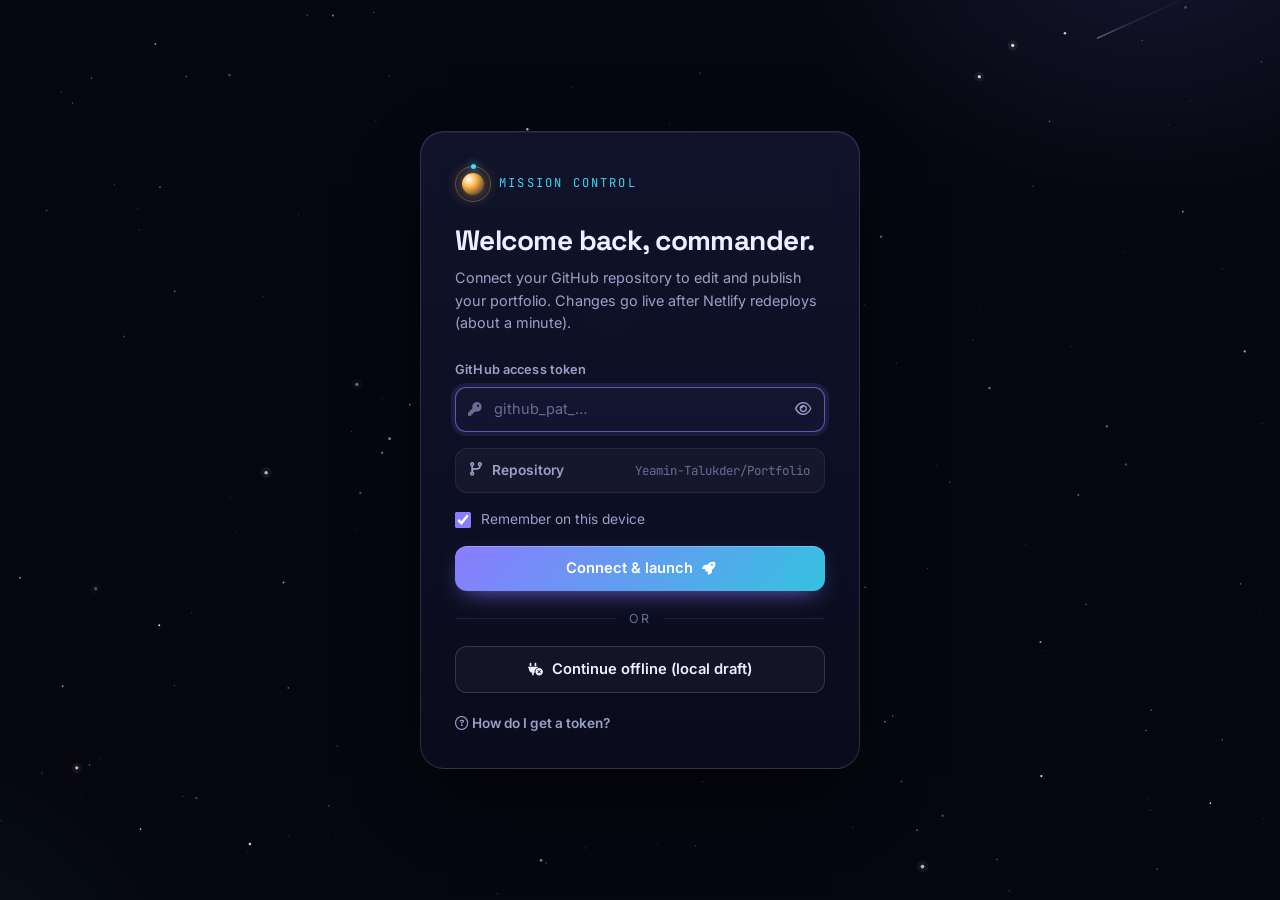
==== admin.html @ 460e1f67 "Redesign portfolio with solar system theme and add admin panel - Solar system hero (avatar as sun, o" ====
<!DOCTYPE html>
<html lang="en">
<head>
    <meta charset="UTF-8">
    <meta name="viewport" content="width=device-width, initial-scale=1.0, viewport-fit=cover">
    <meta name="robots" content="noindex, nofollow">
    <meta name="theme-color" content="#05060f">
    <title>Mission Control — Portfolio Admin</title>
    <link rel="icon" href="img/icon.png" type="image/png">
    <link rel="preconnect" href="https://fonts.googleapis.com">
    <link rel="preconnect" href="https://fonts.gstatic.com" crossorigin>
    <link href="https://fonts.googleapis.com/css2?family=Inter:wght@400;500;600;700&family=Space+Grotesk:wght@500;600;700&family=JetBrains+Mono:wght@400;500&display=swap" rel="stylesheet">
    <link href="https://cdnjs.cloudflare.com/ajax/libs/font-awesome/6.5.1/css/all.min.css" rel="stylesheet">
    <link rel="stylesheet" href="css/admin.css">
</head>
<body>
    <canvas id="starfield" class="starfield" aria-hidden="true"></canvas>
    <div class="nebula" aria-hidden="true"></div>

    <!-- ============ LOGIN ============ -->
    <main class="login" id="login" hidden>
        <div class="login-card">
            <div class="login-brand">
                <span class="brand-mark"><i></i></span>
                <span>Mission Control</span>
            </div>
            <h1>Welcome back, commander.</h1>
            <p class="login-sub">Connect your GitHub repository to edit and publish your portfolio. Changes go live after Netlify redeploys (about a minute).</p>

            <form id="loginForm" class="login-form" autocomplete="off">
                <label class="field">
                    <span class="field-label">GitHub access token</span>
                    <div class="input-wrap">
                        <i class="fas fa-key"></i>
                        <input class="input" id="lgToken" type="password" placeholder="github_pat_…" required spellcheck="false">
                        <button type="button" class="input-btn" id="lgShow" aria-label="Show token"><i class="far fa-eye"></i></button>
                    </div>
                </label>

                <details class="repo-details">
                    <summary><i class="fas fa-code-branch"></i> Repository <span id="lgRepoSummary"></span></summary>
                    <div class="grid">
                        <label class="field half"><span class="field-label">Owner</span><input class="input" id="lgOwner" required></label>
                        <label class="field half"><span class="field-label">Repository</span><input class="input" id="lgRepo" required></label>
                        <label class="field half"><span class="field-label">Branch</span><input class="input" id="lgBranch" placeholder="main"></label>
                        <label class="field half"><span class="field-label">Live site URL</span><input class="input" id="lgSite" placeholder="https://…"></label>
                    </div>
                </details>

                <label class="check"><input type="checkbox" id="lgRemember" checked><span>Remember on this device</span></label>
                <p class="form-error" id="lgError" hidden></p>
                <button class="btn btn-primary btn-block" type="submit" id="lgSubmit"><span>Connect &amp; launch</span><i class="fas fa-rocket"></i></button>
            </form>

            <div class="divider"><span>or</span></div>
            <button class="btn btn-ghost btn-block" id="lgOffline"><i class="fas fa-plug-circle-xmark"></i><span>Continue offline (local draft)</span></button>

            <details class="help">
                <summary><i class="far fa-circle-question"></i> How do I get a token?</summary>
                <ol>
                    <li>Open <a href="https://github.com/settings/personal-access-tokens/new" target="_blank" rel="noopener">GitHub → Fine-grained tokens → Generate new token</a>.</li>
                    <li>Repository access: <b>Only select repositories</b> → pick your portfolio repo.</li>
                    <li>Permissions → Repository → <b>Contents: Read and write</b>.</li>
                    <li>Generate, copy, and paste it above. The token stays in this browser only.</li>
                </ol>
            </details>
        </div>
    </main>

    <!-- ============ APP ============ -->
    <div class="app" id="app" hidden>
        <aside class="sidebar" id="sidebar">
            <div class="side-brand">
                <span class="brand-mark"><i></i></span>
                <div><strong>Mission Control</strong><small>Portfolio admin</small></div>
                <button class="icon-btn side-close" data-act="close-side" aria-label="Close menu"><i class="fas fa-xmark"></i></button>
            </div>
            <nav class="side-nav" id="sideNav"></nav>
            <div class="side-foot" id="sideFoot"></div>
        </aside>
        <div class="side-scrim" data-act="close-side"></div>

        <div class="main">
            <header class="topbar">
                <button class="icon-btn menu-btn" data-act="open-side" aria-label="Open menu"><i class="fas fa-bars"></i></button>
                <div class="topbar-title">
                    <small id="pageKicker">Admin</small>
                    <h1 id="pageTitle">Dashboard</h1>
                </div>
                <span class="status-pill" id="statusPill"><i></i><span>Up to date</span></span>
                <a class="icon-btn hide-sm" id="liveLink" href="index.html" target="_blank" rel="noopener" title="Open live site"><i class="fas fa-arrow-up-right-from-square"></i></a>
                <button class="icon-btn hide-sm" data-act="toggle-preview" title="Toggle preview"><i class="fas fa-display"></i></button>
                <button class="btn btn-primary btn-sm hide-sm" data-act="publish" id="publishBtn"><i class="fas fa-cloud-arrow-up"></i><span>Publish</span></button>
            </header>

            <div class="workspace">
                <div class="editor-scroll" id="editorScroll">
                    <div class="editor" id="editor"></div>
                </div>
                <aside class="preview" id="preview">
                    <div class="preview-bar">
                        <div class="seg" role="tablist">
                            <button class="seg-btn is-on" data-device="desktop" title="Desktop"><i class="fas fa-desktop"></i></button>
                            <button class="seg-btn" data-device="mobile" title="Phone"><i class="fas fa-mobile-screen"></i></button>
                        </div>
                        <span class="preview-label"><span class="live-dot"></span>Live preview</span>
                        <button class="icon-btn sm" data-act="reload-preview" title="Reload preview"><i class="fas fa-rotate-right"></i></button>
                        <button class="icon-btn sm" data-act="toggle-preview" title="Close preview"><i class="fas fa-xmark"></i></button>
                    </div>
                    <div class="preview-stage" id="previewStage">
                        <div class="preview-frame" id="previewFrame">
                            <iframe id="previewIframe" title="Live preview" src="about:blank"></iframe>
                        </div>
                    </div>
                </aside>
            </div>
        </div>

        <!-- Mobile action bar -->
        <nav class="mbar">
            <button class="mbar-btn" data-act="open-side"><i class="fas fa-layer-group"></i><span>Pages</span></button>
            <button class="mbar-btn" data-act="toggle-preview"><i class="fas fa-eye"></i><span>Preview</span></button>
            <button class="mbar-btn mbar-primary" data-act="publish"><i class="fas fa-cloud-arrow-up"></i><span>Publish</span></button>
        </nav>
    </div>

    <!-- Boot loader -->
    <div class="boot" id="boot"><div class="spinner"></div><p id="bootText">Connecting…</p></div>

    <!-- Modal root -->
    <div class="modal" id="modal" aria-hidden="true">
        <div class="modal-scrim" data-modal-close></div>
        <div class="modal-card" role="dialog" aria-modal="true" id="modalCard"></div>
    </div>

    <input type="file" id="importFile" accept="application/json,.json" hidden>
    <div class="toasts" id="toasts" aria-live="polite"></div>

    <script src="data/content.js"></script>
    <script src="js/starfield.js"></script>
    <script src="js/icons.js"></script>
    <script src="js/admin.js"></script>
</body>
</html>
---- css/admin.css ----
/* =========================================================
   MISSION CONTROL — admin panel styles
========================================================= */
:root {
    --bg: #05060f;
    --panel: #0b0d1f;
    --panel-2: #10132a;
    --surface: rgba(255, 255, 255, 0.035);
    --surface-2: rgba(255, 255, 255, 0.06);
    --border: rgba(255, 255, 255, 0.08);
    --border-2: rgba(255, 255, 255, 0.14);
    --text: #eef0ff;
    --muted: #9ba1c6;
    --dim: #686d93;
    --accent: #8b7bff;
    --accent-rgb: 139, 123, 255;
    --accent-2: #38d6f5;
    --accent-2-rgb: 56, 214, 245;
    --sun: #ffb547;
    --sun-rgb: 255, 181, 71;
    --ok: #4ade80;
    --warn: #fbbf24;
    --danger: #f87171;
    --f-body: "Inter", system-ui, -apple-system, "Segoe UI", sans-serif;
    --f-head: "Space Grotesk", "Inter", sans-serif;
    --f-mono: "JetBrains Mono", ui-monospace, monospace;
    --ease: cubic-bezier(0.2, 0.7, 0.2, 1);
    --spring: cubic-bezier(0.34, 1.56, 0.64, 1);
    --side-w: 264px;
    --safe-b: env(safe-area-inset-bottom, 0px);
}

*, *::before, *::after { margin: 0; padding: 0; box-sizing: border-box; }
html, body { height: 100%; }
body {
    background: var(--bg); color: var(--text); font-family: var(--f-body); font-size: 14.5px; line-height: 1.55;
    -webkit-font-smoothing: antialiased; -webkit-tap-highlight-color: transparent; overflow: hidden;
}
a { color: var(--accent-2); text-decoration: none; }
a:hover { text-decoration: underline; }
button { font: inherit; color: inherit; background: none; border: 0; cursor: pointer; }
button:disabled { cursor: not-allowed; opacity: 0.45; }
input, textarea, select { font: inherit; color: inherit; }
code { font-family: var(--f-mono); font-size: 0.86em; padding: 1px 6px; border-radius: 6px; background: var(--surface-2); color: var(--accent-2); }
:focus-visible { outline: 2px solid var(--accent-2); outline-offset: 2px; border-radius: 8px; }
[hidden] { display: none !important; }
::selection { background: rgba(var(--accent-rgb), 0.35); }
* { scrollbar-width: thin; scrollbar-color: rgba(255, 255, 255, 0.12) transparent; }
::-webkit-scrollbar { width: 10px; height: 10px; }
::-webkit-scrollbar-thumb { background: rgba(255, 255, 255, 0.1); border-radius: 10px; border: 3px solid transparent; background-clip: padding-box; }

.starfield { position: fixed; inset: 0; z-index: -2; pointer-events: none; }
.nebula {
    position: fixed; inset: 0; z-index: -3;
    background:
        radial-gradient(50vmax 40vmax at 90% -10%, rgba(var(--accent-rgb), 0.14), transparent 60%),
        radial-gradient(45vmax 35vmax at -10% 110%, rgba(var(--accent-2-rgb), 0.08), transparent 60%),
        var(--bg);
}
.muted { color: var(--muted); }
.pad { padding: 20px; text-align: center; }

/* ---------- brand mark ---------- */
.brand-mark {
    position: relative; display: inline-block; width: 22px; height: 22px; border-radius: 50%; flex-shrink: 0;
    background: radial-gradient(circle at 32% 30%, #fff, var(--sun) 35%, rgba(var(--sun-rgb), 0.4) 75%);
    box-shadow: 0 0 16px rgba(var(--sun-rgb), 0.6); margin: 7px;
}
.brand-mark::after { content: ""; position: absolute; inset: -7px; border-radius: 50%; border: 1px solid rgba(255, 255, 255, 0.22); }
.brand-mark i { position: absolute; inset: -7px; animation: spin 6s linear infinite; }
.brand-mark i::after { content: ""; position: absolute; top: -2px; left: 50%; width: 5px; height: 5px; margin-left: -2.5px; border-radius: 50%; background: var(--accent-2); box-shadow: 0 0 8px var(--accent-2); }

/* ---------- buttons ---------- */
.btn {
    position: relative; display: inline-flex; align-items: center; justify-content: center; gap: 9px;
    padding: 11px 20px; border-radius: 12px; font-weight: 600; font-size: 0.92rem; white-space: nowrap;
    transition: transform 0.2s var(--ease), background 0.2s, border-color 0.2s, box-shadow 0.25s, opacity 0.2s;
}
.btn:active:not(:disabled) { transform: scale(0.97); }
.btn i { font-size: 0.9em; }
.btn-primary {
    color: #fff; background: linear-gradient(135deg, var(--accent), rgba(var(--accent-2-rgb), 0.9));
    box-shadow: 0 8px 24px -10px rgba(var(--accent-rgb), 0.9), inset 0 1px 0 rgba(255, 255, 255, 0.22);
}
.btn-primary:hover:not(:disabled) { box-shadow: 0 12px 30px -10px rgba(var(--accent-rgb), 1), inset 0 1px 0 rgba(255, 255, 255, 0.22); transform: translateY(-1px); }
.btn-ghost { background: var(--surface); border: 1px solid var(--border-2); color: var(--text); }
.btn-ghost:hover:not(:disabled) { background: rgba(var(--accent-rgb), 0.1); border-color: rgba(var(--accent-rgb), 0.45); }
.btn-danger { color: #fff; background: rgba(248, 113, 113, 0.18); border: 1px solid rgba(248, 113, 113, 0.5); }
.btn-danger:hover { background: rgba(248, 113, 113, 0.32); }
.btn-sm { padding: 8px 14px; font-size: 0.84rem; border-radius: 10px; }
.btn-block { width: 100%; }
.btn.is-busy { color: transparent !important; pointer-events: none; }
.btn.is-busy::after {
    content: ""; position: absolute; width: 16px; height: 16px; border-radius: 50%;
    border: 2px solid rgba(255, 255, 255, 0.3); border-top-color: #fff; animation: spin 0.7s linear infinite;
}
.btn.has-changes::before {
    content: ""; position: absolute; top: -3px; right: -3px; width: 10px; height: 10px; border-radius: 50%;
    background: var(--sun); box-shadow: 0 0 0 3px var(--panel), 0 0 10px var(--sun); animation: pulse 1.8s ease-in-out infinite;
}

.icon-btn {
    display: inline-grid; place-items: center; width: 38px; height: 38px; border-radius: 11px; flex-shrink: 0;
    color: var(--muted); background: var(--surface); border: 1px solid var(--border);
    transition: color 0.2s, background 0.2s, border-color 0.2s, transform 0.2s;
}
.icon-btn:hover:not(:disabled) { color: #fff; background: var(--surface-2); border-color: var(--border-2); }
.icon-btn:active:not(:disabled) { transform: scale(0.92); }
.icon-btn.sm { width: 32px; height: 32px; border-radius: 9px; font-size: 0.85rem; }
.icon-btn.xs { width: 28px; height: 28px; border-radius: 8px; font-size: 0.75rem; }
.icon-btn.danger:hover:not(:disabled) { color: var(--danger); border-color: rgba(248, 113, 113, 0.45); background: rgba(248, 113, 113, 0.1); }
.link { color: var(--accent-2); font-size: 0.82rem; font-weight: 600; margin-left: auto; }
.link:hover { text-decoration: underline; }

/* ---------- form controls ---------- */
.grid { display: grid; grid-template-columns: 1fr 1fr; gap: 16px; }
.grid > * { grid-column: 1 / -1; min-width: 0; }
.grid > .half { grid-column: span 1; }
.field { display: flex; flex-direction: column; gap: 7px; min-width: 0; }
.field-label { font-size: 0.8rem; font-weight: 600; color: var(--muted); letter-spacing: 0.01em; }
.hint { font-size: 0.76rem; color: var(--dim); }
.input {
    width: 100%; padding: 10px 13px; border-radius: 11px; outline: none;
    background: rgba(255, 255, 255, 0.035); border: 1px solid var(--border); color: var(--text);
    transition: border-color 0.2s, box-shadow 0.2s, background 0.2s;
}
.input::placeholder { color: var(--dim); }
.input:hover { border-color: var(--border-2); }
.input:focus { border-color: rgba(var(--accent-rgb), 0.65); background: rgba(var(--accent-rgb), 0.05); box-shadow: 0 0 0 4px rgba(var(--accent-rgb), 0.12); }
textarea.input { resize: vertical; min-height: 72px; line-height: 1.55; }
.input.mono { font-family: var(--f-mono); font-size: 0.84rem; }
.input.sm { padding: 7px 11px; font-size: 0.8rem; }
.select-wrap { position: relative; }
.select-wrap select { appearance: none; -webkit-appearance: none; padding-right: 36px; cursor: pointer; }
.select-wrap select option { background: var(--panel-2); }
.select-wrap i { position: absolute; right: 13px; top: 50%; translate: 0 -50%; font-size: 0.7rem; color: var(--dim); pointer-events: none; }
.input-wrap { position: relative; display: flex; align-items: center; }
.input-wrap > i { position: absolute; left: 13px; color: var(--dim); font-size: 0.85rem; pointer-events: none; }
.input-wrap .input { padding-left: 38px; }
.input-wrap .input-btn { position: absolute; right: 6px; }
.input-btn { display: grid; place-items: center; width: 32px; height: 32px; border-radius: 8px; color: var(--muted); flex-shrink: 0; transition: color 0.2s, background 0.2s; }
.input-btn:hover { color: #fff; background: var(--surface-2); }

.toggle-row {
    display: flex; align-items: center; justify-content: space-between; gap: 14px; padding: 12px 14px; border-radius: 12px;
    background: var(--surface); border: 1px solid var(--border); cursor: pointer; transition: border-color 0.2s;
}
.toggle-row:hover { border-color: var(--border-2); }
.toggle-text { display: flex; flex-direction: column; min-width: 0; }
.toggle-text b { font-weight: 600; font-size: 0.88rem; }
.toggle-text small { font-size: 0.76rem; color: var(--dim); }
.switch {
    appearance: none; -webkit-appearance: none; position: relative; width: 42px; height: 24px; border-radius: 99px; flex-shrink: 0; cursor: pointer;
    background: rgba(255, 255, 255, 0.12); transition: background 0.25s;
}
.switch::after {
    content: ""; position: absolute; top: 3px; left: 3px; width: 18px; height: 18px; border-radius: 50%; background: #fff;
    box-shadow: 0 2px 6px rgba(0, 0, 0, 0.4); transition: transform 0.3s var(--spring);
}
.switch:checked { background: linear-gradient(135deg, var(--accent), var(--accent-2)); }
.switch:checked::after { transform: translateX(18px); }

.check { display: inline-flex; align-items: center; gap: 10px; font-size: 0.86rem; color: var(--muted); cursor: pointer; }
.check input { width: 16px; height: 16px; accent-color: var(--accent); }

.color-input { display: flex; gap: 8px; }
.color-input input[type="color"] {
    width: 44px; height: 42px; flex-shrink: 0; padding: 4px; border-radius: 11px; cursor: pointer;
    background: var(--surface); border: 1px solid var(--border);
}
.color-input input[type="color"]::-webkit-color-swatch-wrapper { padding: 0; }
.color-input input[type="color"]::-webkit-color-swatch { border: 0; border-radius: 7px; }
.color-input input[type="color"]::-moz-color-swatch { border: 0; border-radius: 7px; }

.icon-input { display: flex; align-items: center; gap: 8px; }
.icon-preview {
    display: grid; place-items: center; width: 42px; height: 42px; border-radius: 11px; flex-shrink: 0; font-size: 1.05rem; color: #fff;
    background: radial-gradient(circle at 30% 28%, rgba(255, 255, 255, 0.25), rgba(var(--accent-rgb), 0.45) 50%, rgba(var(--accent-rgb), 0.15));
    border: 1px solid rgba(var(--accent-rgb), 0.35); transition: transform 0.25s var(--spring);
}
.icon-preview:hover { transform: scale(1.06); }

.media-row { display: flex; align-items: center; gap: 14px; padding: 12px; border-radius: 14px; background: var(--surface); border: 1px solid var(--border); }
.media-thumb {
    display: grid; place-items: center; width: 60px; height: 60px; border-radius: 50%; flex-shrink: 0; overflow: hidden;
    background: var(--panel-2); color: var(--dim); font-size: 1.3rem;
    box-shadow: 0 0 0 2px rgba(var(--sun-rgb), 0.45), 0 0 18px rgba(var(--sun-rgb), 0.25);
}
.media-thumb.file { border-radius: 14px; box-shadow: none; border: 1px solid var(--border); color: var(--accent-2); }
.media-thumb img { width: 100%; height: 100%; object-fit: cover; }
.media-info { flex: 1; min-width: 0; display: flex; flex-direction: column; }
.media-info b { font-size: 0.88rem; overflow: hidden; text-overflow: ellipsis; white-space: nowrap; }
.media-info small { font-size: 0.76rem; color: var(--dim); overflow: hidden; text-overflow: ellipsis; white-space: nowrap; }
.media-actions { display: flex; gap: 8px; align-items: center; }
.media-actions label.btn { cursor: pointer; }

.chips-input {
    display: flex; flex-wrap: wrap; align-items: center; gap: 6px; padding: 7px; min-height: 44px; border-radius: 11px; cursor: text;
    background: rgba(255, 255, 255, 0.035); border: 1px solid var(--border); transition: border-color 0.2s, box-shadow 0.2s;
}
.chips-input:focus-within { border-color: rgba(var(--accent-rgb), 0.65); box-shadow: 0 0 0 4px rgba(var(--accent-rgb), 0.12); }
.chip-tag {
    display: inline-flex; align-items: center; gap: 6px; padding: 4px 6px 4px 11px; border-radius: 8px; font-size: 0.82rem; font-weight: 500;
    background: rgba(var(--accent-rgb), 0.14); border: 1px solid rgba(var(--accent-rgb), 0.3); animation: pop 0.25s var(--spring);
}
.chip-tag button { display: grid; place-items: center; width: 18px; height: 18px; border-radius: 5px; font-size: 0.65rem; color: var(--muted); }
.chip-tag button:hover { color: #fff; background: rgba(255, 255, 255, 0.12); }
.chip-tag.accent { padding-right: 11px; background: rgba(var(--sun-rgb), 0.12); border-color: rgba(var(--sun-rgb), 0.35); }
.change-list .chip-tag { padding-right: 11px; }
.chip-entry { flex: 1; min-width: 120px; border: 0; outline: none; background: none; padding: 4px 6px; }
.chip-entry::placeholder { color: var(--dim); }

/* =========================================================
   LOGIN
========================================================= */
.login { position: fixed; inset: 0; overflow-y: auto; display: grid; place-items: center; padding: 32px 16px; }
.login-card {
    width: 100%; max-width: 440px; padding: 34px; border-radius: 24px;
    background: linear-gradient(180deg, rgba(20, 22, 48, 0.82), rgba(11, 13, 31, 0.9));
    border: 1px solid var(--border-2); box-shadow: 0 30px 80px -30px rgba(0, 0, 0, 0.9), inset 0 1px 0 rgba(255, 255, 255, 0.06);
    backdrop-filter: blur(20px); -webkit-backdrop-filter: blur(20px); animation: rise 0.6s var(--ease) both;
}
.login-brand { display: flex; align-items: center; gap: 8px; font-family: var(--f-mono); font-size: 0.76rem; letter-spacing: 0.18em; text-transform: uppercase; color: var(--accent-2); margin-bottom: 22px; }
.login h1 { font-family: var(--f-head); font-size: 1.75rem; font-weight: 700; letter-spacing: -0.02em; line-height: 1.2; margin-bottom: 10px; }
.login-sub { color: var(--muted); font-size: 0.9rem; margin-bottom: 26px; }
.login-form { display: flex; flex-direction: column; gap: 16px; }
.repo-details { border: 1px solid var(--border); border-radius: 12px; background: var(--surface); }
.repo-details summary { list-style: none; display: flex; align-items: center; gap: 10px; padding: 11px 14px; cursor: pointer; font-size: 0.86rem; font-weight: 600; color: var(--muted); }
.repo-details summary::-webkit-details-marker { display: none; }
.repo-details summary span { margin-left: auto; font-family: var(--f-mono); font-weight: 400; font-size: 0.78rem; color: var(--dim); }
.repo-details[open] summary { border-bottom: 1px solid var(--border); }
.repo-details .grid { padding: 14px; }
.form-error { padding: 10px 13px; border-radius: 10px; font-size: 0.84rem; color: #fecaca; background: rgba(248, 113, 113, 0.1); border: 1px solid rgba(248, 113, 113, 0.35); }
.divider { display: flex; align-items: center; gap: 12px; margin: 18px 0; color: var(--dim); font-size: 0.78rem; text-transform: uppercase; letter-spacing: 0.14em; }
.divider::before, .divider::after { content: ""; flex: 1; height: 1px; background: var(--border); }
.help { margin-top: 20px; font-size: 0.85rem; color: var(--muted); }
.help summary { cursor: pointer; font-weight: 600; list-style: none; }
.help summary::-webkit-details-marker { display: none; }
.help ol { margin: 12px 0 0 18px; display: flex; flex-direction: column; gap: 6px; }
.help b { color: var(--text); }

/* =========================================================
   APP LAYOUT
========================================================= */
.app { display: grid; grid-template-columns: var(--side-w) 1fr; height: 100vh; height: 100dvh; }

.sidebar {
    display: flex; flex-direction: column; min-height: 0;
    background: rgba(9, 10, 24, 0.78); border-right: 1px solid var(--border);
    backdrop-filter: blur(18px); -webkit-backdrop-filter: blur(18px);
}
.side-brand { display: flex; align-items: center; gap: 8px; padding: 18px 16px 14px; }
.side-brand strong { display: block; font-family: var(--f-head); font-size: 1rem; }
.side-brand small { display: block; font-size: 0.74rem; color: var(--dim); }
.side-close { display: none; margin-left: auto; }
.side-nav { flex: 1; overflow-y: auto; padding: 6px 10px 16px; display: flex; flex-direction: column; gap: 2px; }
.nav-group { padding: 16px 12px 6px; font-family: var(--f-mono); font-size: 0.68rem; letter-spacing: 0.16em; text-transform: uppercase; color: var(--dim); }
.nav-item {
    position: relative; display: flex; align-items: center; gap: 12px; padding: 9px 12px; border-radius: 10px; text-align: left;
    color: var(--muted); font-weight: 500; font-size: 0.9rem; transition: color 0.2s, background 0.2s;
}
.nav-item i { width: 18px; text-align: center; font-size: 0.92rem; color: var(--dim); transition: color 0.2s; }
.nav-item:hover { color: var(--text); background: var(--surface); }
.nav-item.is-active { color: #fff; background: linear-gradient(90deg, rgba(var(--accent-rgb), 0.22), rgba(var(--accent-rgb), 0.04)); }
.nav-item.is-active::before { content: ""; position: absolute; left: -10px; top: 8px; bottom: 8px; width: 3px; border-radius: 0 3px 3px 0; background: var(--accent); box-shadow: 0 0 10px var(--accent); }
.nav-item.is-active i { color: var(--accent-2); }
.nav-item .dot { margin-left: auto; width: 7px; height: 7px; border-radius: 50%; background: var(--sun); box-shadow: 0 0 8px var(--sun); }
.side-foot { padding: 12px; border-top: 1px solid var(--border); }
.side-user { display: flex; align-items: center; gap: 10px; padding: 8px; border-radius: 12px; background: var(--surface); }
.side-user img, .avatar-ph { width: 34px; height: 34px; border-radius: 50%; flex-shrink: 0; object-fit: cover; }
.avatar-ph { display: grid; place-items: center; background: var(--surface-2); color: var(--muted); font-size: 0.85rem; }
.side-user div { flex: 1; min-width: 0; display: flex; flex-direction: column; line-height: 1.3; }
.side-user b { font-size: 0.85rem; overflow: hidden; text-overflow: ellipsis; white-space: nowrap; }
.side-user small { font-size: 0.72rem; color: var(--dim); overflow: hidden; text-overflow: ellipsis; white-space: nowrap; }
.side-scrim { display: none; }

.main { display: flex; flex-direction: column; min-width: 0; min-height: 0; }
.topbar {
    display: flex; align-items: center; gap: 10px; padding: 12px 20px; min-height: 66px;
    background: rgba(7, 8, 20, 0.6); border-bottom: 1px solid var(--border);
    backdrop-filter: blur(16px); -webkit-backdrop-filter: blur(16px);
}
.menu-btn { display: none; }
.topbar-title { flex: 1; min-width: 0; line-height: 1.25; }
.topbar-title small { display: block; font-family: var(--f-mono); font-size: 0.7rem; color: var(--dim); letter-spacing: 0.06em; overflow: hidden; text-overflow: ellipsis; white-space: nowrap; }
.topbar-title h1 { font-family: var(--f-head); font-size: 1.12rem; font-weight: 600; overflow: hidden; text-overflow: ellipsis; white-space: nowrap; }
.status-pill {
    display: inline-flex; align-items: center; gap: 8px; padding: 6px 12px; border-radius: 99px; font-size: 0.78rem; font-weight: 600; white-space: nowrap;
    background: var(--surface); border: 1px solid var(--border); color: var(--muted);
}
.status-pill i { width: 7px; height: 7px; border-radius: 50%; background: var(--ok); box-shadow: 0 0 8px var(--ok); }
.status-pill.is-dirty { color: #fde7b8; border-color: rgba(var(--sun-rgb), 0.35); background: rgba(var(--sun-rgb), 0.08); }
.status-pill.is-dirty i { background: var(--sun); box-shadow: 0 0 8px var(--sun); animation: pulse 1.8s ease-in-out infinite; }

.workspace { flex: 1; display: flex; min-height: 0; }
.editor-scroll { flex: 1; min-width: 0; overflow-y: auto; scroll-behavior: smooth; }
.editor { max-width: 880px; margin: 0 auto; padding: 28px 28px 80px; }

/* page header */
.page-head { display: flex; align-items: center; gap: 16px; margin-bottom: 24px; animation: rise 0.45s var(--ease) both; }
.page-icon {
    display: grid; place-items: center; width: 50px; height: 50px; border-radius: 15px; flex-shrink: 0; font-size: 1.15rem; color: #fff;
    background: linear-gradient(145deg, rgba(var(--accent-rgb), 0.5), rgba(var(--accent-2-rgb), 0.2));
    border: 1px solid rgba(255, 255, 255, 0.12); box-shadow: 0 10px 26px -12px rgba(var(--accent-rgb), 0.9);
}
.page-head > div:nth-child(2) { flex: 1; min-width: 0; }
.page-head h2 { font-family: var(--f-head); font-size: 1.45rem; font-weight: 700; letter-spacing: -0.02em; line-height: 1.2; }
.page-head p { color: var(--muted); font-size: 0.88rem; }
.page-body { display: flex; flex-direction: column; gap: 18px; animation: rise 0.5s var(--ease) 0.04s both; }

/* cards */
.card {
    padding: 22px; border-radius: 18px;
    background: linear-gradient(180deg, rgba(255, 255, 255, 0.045), rgba(255, 255, 255, 0.018));
    border: 1px solid var(--border); backdrop-filter: blur(12px); -webkit-backdrop-filter: blur(12px);
}
.card-head { margin-bottom: 18px; }
.card-head h3 { font-family: var(--f-head); font-size: 1.02rem; font-weight: 600; }
.card-head p { font-size: 0.82rem; color: var(--muted); margin-top: 2px; }

/* list editor */
.list-field {
    padding: 18px; border-radius: 18px;
    background: linear-gradient(180deg, rgba(255, 255, 255, 0.045), rgba(255, 255, 255, 0.018));
    border: 1px solid var(--border);
}
.list-head { display: flex; align-items: center; justify-content: space-between; gap: 12px; margin-bottom: 14px; }
.list-head h3 { font-family: var(--f-head); font-size: 1.02rem; font-weight: 600; }
.list-head small { font-size: 0.78rem; color: var(--dim); }
.list-items { display: flex; flex-direction: column; gap: 8px; }
.list-item {
    border-radius: 14px; background: rgba(5, 6, 15, 0.45); border: 1px solid var(--border);
    transition: border-color 0.2s, box-shadow 0.2s, opacity 0.2s;
}
.list-item:hover { border-color: var(--border-2); }
.list-item.is-open { border-color: rgba(var(--accent-rgb), 0.35); box-shadow: 0 12px 30px -20px rgba(var(--accent-rgb), 0.8); }
.list-item.is-dragging { opacity: 0.4; }
.list-item.drop-before { box-shadow: 0 -3px 0 0 var(--accent-2); }
.list-item.drop-after { box-shadow: 0 3px 0 0 var(--accent-2); }
.list-item.flash { animation: flash 1.2s ease; }
.li-head { display: flex; align-items: center; gap: 4px; padding: 6px 8px 6px 4px; }
.li-handle { display: grid; place-items: center; width: 26px; height: 34px; color: var(--dim); cursor: grab; border-radius: 6px; flex-shrink: 0; }
.li-handle:hover { color: var(--text); background: var(--surface); }
.li-handle:active { cursor: grabbing; }
.li-toggle { flex: 1; min-width: 0; display: flex; align-items: center; gap: 12px; padding: 4px 6px; text-align: left; border-radius: 8px; }
.li-icon, .li-num {
    display: grid; place-items: center; width: 34px; height: 34px; border-radius: 50%; flex-shrink: 0; font-size: 0.85rem;
    background: radial-gradient(circle at 30% 28%, rgba(255, 255, 255, 0.22), rgba(var(--accent-rgb), 0.35) 55%, rgba(var(--accent-rgb), 0.1));
    border: 1px solid rgba(var(--accent-rgb), 0.3); color: #fff;
}
.li-num { font-family: var(--f-mono); font-size: 0.78rem; color: var(--muted); background: var(--surface); border-color: var(--border); }
.li-text { flex: 1; min-width: 0; display: flex; flex-direction: column; line-height: 1.35; }
.li-text b { font-weight: 600; font-size: 0.9rem; overflow: hidden; text-overflow: ellipsis; white-space: nowrap; }
.li-text small { font-size: 0.76rem; color: var(--dim); overflow: hidden; text-overflow: ellipsis; white-space: nowrap; }
.li-caret { font-size: 0.72rem; color: var(--dim); transition: transform 0.3s var(--ease); }
.list-item.is-open .li-caret { transform: rotate(180deg); color: var(--accent-2); }
.li-actions { display: flex; gap: 4px; flex-shrink: 0; }
.li-body { display: grid; grid-template-rows: 0fr; transition: grid-template-rows 0.35s var(--ease); }
.li-body > .grid { overflow: hidden; min-height: 0; padding: 0 14px; transition: padding 0.35s var(--ease); }
.list-item.is-open .li-body { grid-template-rows: 1fr; }
.list-item.is-open .li-body > .grid { padding: 6px 14px 16px; border-top: 1px solid var(--border); padding-top: 16px; }
.empty { display: flex; flex-direction: column; align-items: center; gap: 10px; padding: 30px; border-radius: 14px; border: 1px dashed var(--border-2); color: var(--dim); text-align: center; }
.empty i { font-size: 1.6rem; color: var(--accent); opacity: 0.7; }

/* dashboard */
.hero-card {
    position: relative; overflow: hidden; display: flex; align-items: center; gap: 20px; padding: 28px; border-radius: 22px;
    background:
        radial-gradient(120% 140% at 100% 0%, rgba(var(--accent-rgb), 0.3), transparent 55%),
        radial-gradient(80% 120% at 0% 100%, rgba(var(--accent-2-rgb), 0.12), transparent 60%),
        linear-gradient(180deg, rgba(255, 255, 255, 0.05), rgba(255, 255, 255, 0.02));
    border: 1px solid var(--border-2);
}
.hero-card-text { flex: 1; min-width: 0; position: relative; z-index: 1; }
.hero-card small { font-family: var(--f-mono); font-size: 0.72rem; letter-spacing: 0.14em; text-transform: uppercase; color: var(--accent-2); }
.hero-card h2 { font-family: var(--f-head); font-size: 1.6rem; font-weight: 700; letter-spacing: -0.02em; margin: 4px 0 6px; }
.hero-card p { color: var(--muted); font-size: 0.9rem; max-width: 460px; margin-bottom: 18px; }
.row { display: flex; flex-wrap: wrap; gap: 10px; }
.mini-solar { position: relative; width: 150px; height: 150px; flex-shrink: 0; }
.ms-sun {
    position: absolute; inset: 50px; border-radius: 50%; overflow: hidden;
    background: radial-gradient(circle at 35% 30%, #fff, var(--sun) 40%, rgba(var(--sun-rgb), 0.4));
    box-shadow: 0 0 30px rgba(var(--sun-rgb), 0.6);
}
.ms-sun img { width: 100%; height: 100%; object-fit: cover; }
.ms-orbit { position: absolute; border-radius: 50%; border: 1px dashed rgba(255, 255, 255, 0.14); animation: spin 8s linear infinite; }
.ms-orbit.o1 { inset: 34px; }
.ms-orbit.o2 { inset: 16px; animation-duration: 13s; animation-direction: reverse; }
.ms-orbit.o3 { inset: 0; animation-duration: 20s; }
.ms-orbit i { position: absolute; top: -5px; left: 50%; width: 10px; height: 10px; margin-left: -5px; border-radius: 50%; background: var(--accent); box-shadow: 0 0 10px var(--accent); }
.ms-orbit.o2 i { background: var(--accent-2); box-shadow: 0 0 10px var(--accent-2); width: 8px; height: 8px; top: -4px; }
.ms-orbit.o3 i { background: var(--sun); box-shadow: 0 0 10px var(--sun); width: 7px; height: 7px; top: -3.5px; }

.stat-grid { display: grid; grid-template-columns: repeat(3, 1fr); gap: 12px; }
.stat-card {
    display: grid; grid-template-columns: auto 1fr; grid-template-rows: auto auto; column-gap: 12px; align-items: center; text-align: left;
    padding: 16px; border-radius: 16px; background: linear-gradient(180deg, rgba(255, 255, 255, 0.045), rgba(255, 255, 255, 0.018));
    border: 1px solid var(--border); transition: border-color 0.2s, transform 0.25s var(--ease);
}
.stat-card[data-act]:hover { border-color: rgba(var(--accent-rgb), 0.4); transform: translateY(-2px); }
.stat-icon {
    grid-row: span 2; display: grid; place-items: center; width: 42px; height: 42px; border-radius: 12px; flex-shrink: 0;
    background: rgba(var(--accent-rgb), 0.14); color: var(--accent-2); border: 1px solid rgba(var(--accent-rgb), 0.25);
}
.stat-value { font-family: var(--f-head); font-size: 1.5rem; font-weight: 700; line-height: 1.1; }
.stat-label { font-size: 0.78rem; color: var(--muted); }
.two-col { display: grid; grid-template-columns: 1fr 1fr; gap: 18px; align-items: start; }
.checks, .commits { list-style: none; display: flex; flex-direction: column; gap: 4px; }
.checks li, .commits li { display: flex; align-items: center; gap: 10px; padding: 9px 10px; border-radius: 10px; font-size: 0.86rem; }
.checks li:hover, .commits li:hover { background: var(--surface); }
.checks li.ok i { color: var(--ok); }
.checks li.warn i { color: var(--warn); }
.checks li span { flex: 1; min-width: 0; }
.commits li > i { color: var(--dim); }
.commits li a { flex: 1; min-width: 0; display: flex; flex-direction: column; color: var(--text); text-decoration: none; }
.commits li a b { font-weight: 500; overflow: hidden; text-overflow: ellipsis; white-space: nowrap; }
.commits li a small { font-size: 0.74rem; color: var(--dim); }
.commits li a:hover b { color: var(--accent-2); }

/* theme */
.presets { display: grid; grid-template-columns: repeat(auto-fill, minmax(110px, 1fr)); gap: 10px; }
.preset {
    display: flex; flex-direction: column; align-items: center; gap: 10px; padding: 16px 10px 12px; border-radius: 14px;
    background: var(--surface); border: 1px solid var(--border); font-size: 0.84rem; font-weight: 600; transition: border-color 0.2s, transform 0.25s var(--spring);
}
.preset:hover { transform: translateY(-2px); border-color: var(--border-2); }
.preset.is-on { border-color: rgba(var(--accent-rgb), 0.7); background: rgba(var(--accent-rgb), 0.1); }
.preset-orb {
    position: relative; width: 46px; height: 46px; border-radius: 50%;
    background: radial-gradient(circle at 32% 28%, #fff, var(--a) 40%, var(--b) 85%);
    box-shadow: 0 0 22px -2px var(--a);
}
.preset-orb::after { content: ""; position: absolute; left: -9px; right: -9px; top: 50%; height: 14px; margin-top: -7px; border-radius: 50%; border: 2px solid var(--c); transform: rotate(-18deg); opacity: 0.85; }

/* data + connection */
.action-list { display: flex; flex-direction: column; gap: 8px; }
.action-row { display: flex; align-items: center; gap: 14px; padding: 12px; border-radius: 14px; background: var(--surface); border: 1px solid var(--border); }
.action-row .stat-icon { grid-row: auto; }
.action-row > div { flex: 1; min-width: 0; display: flex; flex-direction: column; }
.action-row b { font-size: 0.9rem; font-weight: 600; }
.action-row small { font-size: 0.78rem; color: var(--muted); }
.danger-zone { border-color: rgba(248, 113, 113, 0.22); }
.danger-zone .stat-icon { background: rgba(248, 113, 113, 0.1); color: var(--danger); border-color: rgba(248, 113, 113, 0.25); }
.conn-status { display: flex; align-items: center; gap: 14px; }
.conn-status img { width: 46px; height: 46px; border-radius: 50%; box-shadow: 0 0 0 2px rgba(74, 222, 128, 0.6); }
.conn-status > div { flex: 1; min-width: 0; display: flex; flex-direction: column; }
.conn-status b { font-size: 0.95rem; }
.conn-status small { font-size: 0.8rem; color: var(--muted); }
.conn-status.on .stat-icon { color: var(--ok); }
.steps { margin-left: 18px; display: flex; flex-direction: column; gap: 8px; color: var(--muted); font-size: 0.88rem; }
.steps b { color: var(--text); }

/* =========================================================
   PREVIEW
========================================================= */
.preview { display: none; flex-direction: column; width: 46%; max-width: 820px; min-width: 360px; border-left: 1px solid var(--border); background: rgba(5, 6, 15, 0.55); }
.app.preview-on .preview { display: flex; }
.preview-bar { display: flex; align-items: center; gap: 8px; padding: 10px 12px; border-bottom: 1px solid var(--border); }
.seg { display: flex; padding: 3px; border-radius: 10px; background: var(--surface); border: 1px solid var(--border); }
.seg-btn { display: grid; place-items: center; width: 34px; height: 28px; border-radius: 7px; color: var(--dim); font-size: 0.85rem; transition: color 0.2s, background 0.2s; }
.seg-btn.is-on { color: #fff; background: rgba(var(--accent-rgb), 0.3); }
.preview-label { flex: 1; display: inline-flex; align-items: center; gap: 8px; font-size: 0.8rem; font-weight: 600; color: var(--muted); }
.live-dot { width: 7px; height: 7px; border-radius: 50%; background: var(--ok); box-shadow: 0 0 8px var(--ok); animation: pulse 2s ease-in-out infinite; }
.preview-stage { position: relative; flex: 1; min-height: 0; overflow: hidden; display: flex; justify-content: center; align-items: flex-start; padding: 12px; }
.preview-frame { flex-shrink: 0; transform-origin: top center; border-radius: 14px; overflow: hidden; border: 1px solid var(--border-2); background: var(--bg); box-shadow: 0 30px 60px -30px rgba(0, 0, 0, 0.9); }
.preview-frame.is-mobile { border-radius: 44px; border: 10px solid #15172b; box-shadow: 0 0 0 1px var(--border-2), 0 40px 80px -30px rgba(0, 0, 0, 0.9); }
.preview-frame iframe { display: block; width: 100%; height: 100%; border: 0; background: var(--bg); }

/* =========================================================
   MODAL + TOASTS + BOOT
========================================================= */
.modal { position: fixed; inset: 0; z-index: 500; display: grid; place-items: center; padding: 16px; pointer-events: none; }
.modal-scrim { position: absolute; inset: 0; background: rgba(2, 3, 10, 0.65); backdrop-filter: blur(4px); -webkit-backdrop-filter: blur(4px); opacity: 0; transition: opacity 0.25s; }
.modal-card {
    position: relative; width: 100%; max-width: 460px; max-height: calc(100dvh - 32px); overflow-y: auto; padding: 24px; border-radius: 22px;
    background: linear-gradient(180deg, #14173a, #0c0e24); border: 1px solid var(--border-2);
    box-shadow: 0 40px 100px -30px rgba(0, 0, 0, 1);
    display: flex; flex-direction: column; gap: 16px;
    opacity: 0; transform: translateY(16px) scale(0.97); transition: opacity 0.25s, transform 0.35s var(--spring);
}
.modal-card.wide { max-width: 720px; }
.modal.is-open { pointer-events: auto; }
.modal.is-open .modal-scrim { opacity: 1; }
.modal.is-open .modal-card { opacity: 1; transform: none; }
.modal-head { display: flex; align-items: center; gap: 12px; }
.modal-head h3 { flex: 1; font-family: var(--f-head); font-size: 1.15rem; font-weight: 600; }
.modal-icon { display: grid; place-items: center; width: 40px; height: 40px; border-radius: 12px; flex-shrink: 0; background: rgba(var(--accent-rgb), 0.16); color: var(--accent-2); border: 1px solid rgba(var(--accent-rgb), 0.3); }
.modal-icon.danger { background: rgba(248, 113, 113, 0.12); color: var(--danger); border-color: rgba(248, 113, 113, 0.35); }
.modal-text { color: var(--muted); font-size: 0.9rem; }
.modal-text b { color: var(--text); }
.modal-text.warn { color: #fde7b8; font-size: 0.84rem; padding: 10px 12px; border-radius: 10px; background: rgba(var(--sun-rgb), 0.08); border: 1px solid rgba(var(--sun-rgb), 0.25); }
.modal-actions { display: flex; justify-content: flex-end; gap: 10px; flex-wrap: wrap; margin-top: 4px; }
.change-list { display: flex; flex-wrap: wrap; gap: 6px; }
.icon-grid { display: grid; grid-template-columns: repeat(auto-fill, minmax(86px, 1fr)); gap: 8px; max-height: 340px; overflow-y: auto; padding: 2px; }
.icon-cell {
    display: flex; flex-direction: column; align-items: center; gap: 8px; padding: 14px 4px 10px; border-radius: 12px;
    background: var(--surface); border: 1px solid var(--border); transition: border-color 0.15s, background 0.15s, transform 0.2s var(--spring);
}
.icon-cell i { font-size: 1.2rem; }
.icon-cell span { font-size: 0.66rem; color: var(--dim); max-width: 100%; overflow: hidden; text-overflow: ellipsis; white-space: nowrap; padding: 0 4px; }
.icon-cell:hover { border-color: rgba(var(--accent-rgb), 0.5); background: rgba(var(--accent-rgb), 0.1); transform: translateY(-2px); }
.icon-cell.is-on { border-color: var(--accent); background: rgba(var(--accent-rgb), 0.2); }
.icon-custom { display: flex; gap: 8px; }
.icon-custom .input { flex: 1; }

.toasts { position: fixed; right: 20px; bottom: 20px; z-index: 600; display: flex; flex-direction: column; align-items: flex-end; gap: 10px; pointer-events: none; }
.toast {
    display: flex; align-items: center; gap: 10px; max-width: min(420px, calc(100vw - 32px)); padding: 12px 16px; border-radius: 14px; font-size: 0.86rem;
    background: rgba(18, 20, 46, 0.95); border: 1px solid var(--border-2); box-shadow: 0 20px 50px -18px rgba(0, 0, 0, 0.9);
    backdrop-filter: blur(12px); -webkit-backdrop-filter: blur(12px); pointer-events: auto;
    opacity: 0; transform: translateY(12px) scale(0.98); transition: opacity 0.3s, transform 0.4s var(--spring);
}
.toast.is-on { opacity: 1; transform: none; }
.toast i { font-size: 1rem; }
.toast.success i { color: var(--ok); }
.toast.error i { color: var(--danger); }
.toast.warn i { color: var(--warn); }
.toast.info i { color: var(--accent-2); }
.toast a { font-weight: 600; }

.boot { position: fixed; inset: 0; z-index: 400; display: grid; place-content: center; justify-items: center; gap: 16px; background: rgba(5, 6, 15, 0.7); color: var(--muted); font-size: 0.88rem; }
.spinner { width: 36px; height: 36px; border-radius: 50%; border: 3px solid rgba(255, 255, 255, 0.1); border-top-color: var(--accent-2); animation: spin 0.8s linear infinite; }
.spinner.sm { display: inline-block; width: 14px; height: 14px; border-width: 2px; vertical-align: -2px; }

.mbar { display: none; }

/* =========================================================
   KEYFRAMES
========================================================= */
@keyframes spin { to { transform: rotate(360deg); } }
@keyframes pulse { 0%, 100% { opacity: 1; } 50% { opacity: 0.45; } }
@keyframes rise { from { opacity: 0; transform: translateY(12px); } to { opacity: 1; transform: none; } }
@keyframes pop { from { transform: scale(0.8); opacity: 0; } to { transform: none; opacity: 1; } }
@keyframes flash { 0% { box-shadow: 0 0 0 0 rgba(var(--accent-2-rgb), 0.6); } 100% { box-shadow: 0 0 0 14px rgba(var(--accent-2-rgb), 0); } }

/* =========================================================
   RESPONSIVE
========================================================= */
@media (max-width: 1180px) {
    .app.preview-on .preview {
        position: fixed; inset: 0; z-index: 300; width: auto; max-width: none; min-width: 0;
        background: rgba(5, 6, 15, 0.97); border: 0; animation: rise 0.3s var(--ease);
    }
}

@media (max-width: 900px) {
    .app { grid-template-columns: 1fr; }
    .sidebar {
        position: fixed; top: 0; bottom: 0; left: 0; z-index: 250; width: min(300px, 86vw);
        background: rgba(9, 10, 24, 0.97); transform: translateX(-102%); transition: transform 0.4s var(--ease);
        box-shadow: 30px 0 60px -30px rgba(0, 0, 0, 0.9);
    }
    .side-close { display: grid; }
    .side-scrim { display: block; position: fixed; inset: 0; z-index: 240; background: rgba(2, 3, 10, 0.6); opacity: 0; pointer-events: none; transition: opacity 0.3s; }
    .app.side-open .sidebar { transform: none; }
    .app.side-open .side-scrim { opacity: 1; pointer-events: auto; }
    .menu-btn { display: grid; }
    .hide-sm { display: none !important; }
    .topbar { padding: 10px 14px; min-height: 60px; }
    .editor { padding: 20px 14px calc(110px + var(--safe-b)); }
    .two-col { grid-template-columns: 1fr; }
    .stat-grid { grid-template-columns: repeat(2, 1fr); }
    .mbar {
        position: fixed; left: 12px; right: 12px; bottom: calc(12px + var(--safe-b)); z-index: 200; display: flex; gap: 6px; padding: 6px;
        border-radius: 20px; background: rgba(12, 14, 34, 0.9); border: 1px solid var(--border-2);
        box-shadow: 0 18px 50px -12px rgba(0, 0, 0, 0.9); backdrop-filter: blur(18px); -webkit-backdrop-filter: blur(18px);
    }
    .mbar-btn { position: relative; flex: 1; display: flex; flex-direction: column; align-items: center; gap: 3px; padding: 8px 4px; border-radius: 14px; color: var(--muted); font-size: 0.7rem; font-weight: 600; }
    .mbar-btn i { font-size: 1rem; }
    .mbar-btn:active { background: var(--surface-2); }
    .mbar-primary { color: #fff; background: linear-gradient(135deg, var(--accent), rgba(var(--accent-2-rgb), 0.85)); }
    .mbar-btn.has-changes::before { content: ""; position: absolute; top: 6px; right: calc(50% - 18px); width: 8px; height: 8px; border-radius: 50%; background: var(--sun); box-shadow: 0 0 0 2px #1b1d3a; }
    .toasts { left: 16px; right: 16px; bottom: calc(96px + var(--safe-b)); align-items: stretch; }
    .toast { max-width: none; }
}

@media (max-width: 560px) {
    body { font-size: 14px; }
    .grid { grid-template-columns: 1fr; gap: 14px; }
    .grid > .half { grid-column: 1 / -1; }
    .page-head { gap: 12px; }
    .page-icon { width: 44px; height: 44px; border-radius: 13px; }
    .page-head h2 { font-size: 1.25rem; }
    .status-pill span { display: none; }
    .status-pill { padding: 8px; }
    .card, .list-field { padding: 16px; border-radius: 16px; }
    .hero-card { padding: 22px; }
    .mini-solar { display: none; }
    .hide-xs { display: none !important; }
    .li-actions .icon-btn.xs { width: 26px; height: 26px; }
    .media-row { flex-wrap: wrap; }
    .media-actions { width: 100%; justify-content: flex-end; }
    .login-card { padding: 26px 20px; }
    .modal { align-items: end; padding: 0; }
    .modal-card { max-width: none; border-radius: 22px 22px 0 0; padding-bottom: calc(24px + var(--safe-b)); transform: translateY(40px); }
    .modal-card.wide { max-width: none; }
    .icon-grid { grid-template-columns: repeat(auto-fill, minmax(72px, 1fr)); max-height: 46vh; }
}

@media (prefers-reduced-motion: reduce) {
    *, *::before, *::after { animation-duration: 0.001ms !important; animation-iteration-count: 1 !important; transition-duration: 0.001ms !important; }
}
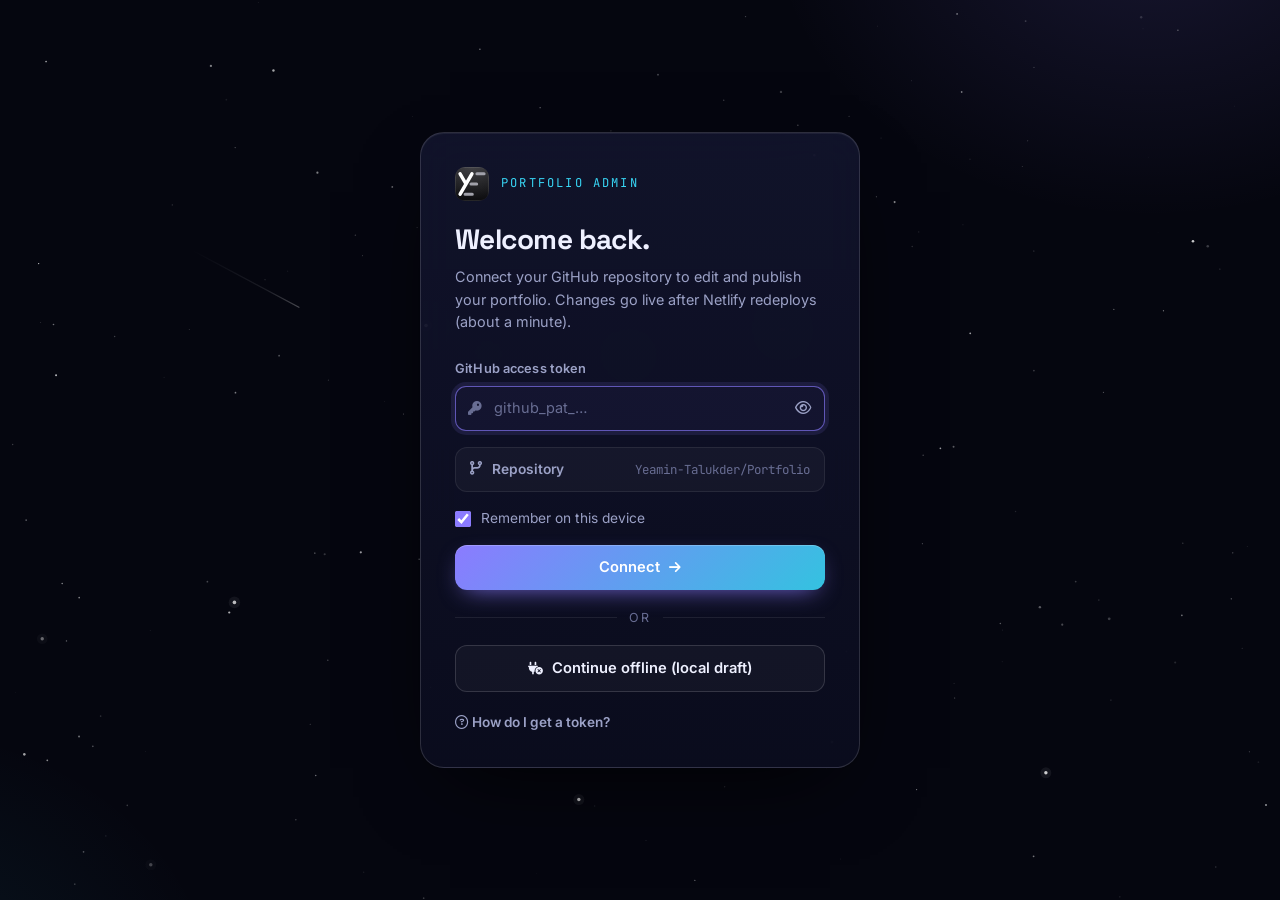
==== commit a56b3b82: "Graphite redesign, 3D skill sphere, project windows, SEO and new logo - Dark-gray minimal design; st" ====
--- a/admin.html
+++ b/admin.html
@@ -4,9 +4,10 @@
     <meta charset="UTF-8">
     <meta name="viewport" content="width=device-width, initial-scale=1.0, viewport-fit=cover">
     <meta name="robots" content="noindex, nofollow">
-    <meta name="theme-color" content="#05060f">
-    <title>Mission Control — Portfolio Admin</title>
-    <link rel="icon" href="img/icon.png" type="image/png">
+    <meta name="theme-color" content="#09090b">
+    <title>Portfolio Admin</title>
+    <link rel="icon" href="img/favicon.svg" type="image/svg+xml">
+    <link rel="icon" href="favicon.ico" sizes="48x48">
     <link rel="preconnect" href="https://fonts.googleapis.com">
     <link rel="preconnect" href="https://fonts.gstatic.com" crossorigin>
     <link href="https://fonts.googleapis.com/css2?family=Inter:wght@400;500;600;700&family=Space+Grotesk:wght@500;600;700&family=JetBrains+Mono:wght@400;500&display=swap" rel="stylesheet">
@@ -21,10 +22,10 @@
     <main class="login" id="login" hidden>
         <div class="login-card">
             <div class="login-brand">
-                <span class="brand-mark"><i></i></span>
-                <span>Mission Control</span>
+                <span class="brand-mark"><img src="img/favicon.svg" alt="" width="34" height="34"></span>
+                <span>Portfolio Admin</span>
             </div>
-            <h1>Welcome back, commander.</h1>
+            <h1>Welcome back.</h1>
             <p class="login-sub">Connect your GitHub repository to edit and publish your portfolio. Changes go live after Netlify redeploys (about a minute).</p>
 
             <form id="loginForm" class="login-form" autocomplete="off">
@@ -49,7 +50,7 @@
 
                 <label class="check"><input type="checkbox" id="lgRemember" checked><span>Remember on this device</span></label>
                 <p class="form-error" id="lgError" hidden></p>
-                <button class="btn btn-primary btn-block" type="submit" id="lgSubmit"><span>Connect &amp; launch</span><i class="fas fa-rocket"></i></button>
+                <button class="btn btn-primary btn-block" type="submit" id="lgSubmit"><span>Connect</span><i class="fas fa-arrow-right"></i></button>
             </form>
 
             <div class="divider"><span>or</span></div>
@@ -71,8 +72,8 @@
     <div class="app" id="app" hidden>
         <aside class="sidebar" id="sidebar">
             <div class="side-brand">
-                <span class="brand-mark"><i></i></span>
-                <div><strong>Mission Control</strong><small>Portfolio admin</small></div>
+                <span class="brand-mark"><img src="img/favicon.svg" alt="" width="34" height="34"></span>
+                <div><strong>Portfolio Admin</strong><small>Content manager</small></div>
                 <button class="icon-btn side-close" data-act="close-side" aria-label="Close menu"><i class="fas fa-xmark"></i></button>
             </div>
             <nav class="side-nav" id="sideNav"></nav>
@@ -139,6 +140,7 @@
     <script src="data/content.js"></script>
     <script src="js/starfield.js"></script>
     <script src="js/icons.js"></script>
+    <script src="js/seo.js"></script>
     <script src="js/admin.js"></script>
 </body>
 </html>
--- a/css/admin.css
+++ b/css/admin.css
@@ -61,14 +61,12 @@
 .pad { padding: 20px; text-align: center; }
 
 /* ---------- brand mark ---------- */
-.brand-mark {
-    position: relative; display: inline-block; width: 22px; height: 22px; border-radius: 50%; flex-shrink: 0;
-    background: radial-gradient(circle at 32% 30%, #fff, var(--sun) 35%, rgba(var(--sun-rgb), 0.4) 75%);
-    box-shadow: 0 0 16px rgba(var(--sun-rgb), 0.6); margin: 7px;
-}
-.brand-mark::after { content: ""; position: absolute; inset: -7px; border-radius: 50%; border: 1px solid rgba(255, 255, 255, 0.22); }
-.brand-mark i { position: absolute; inset: -7px; animation: spin 6s linear infinite; }
-.brand-mark i::after { content: ""; position: absolute; top: -2px; left: 50%; width: 5px; height: 5px; margin-left: -2.5px; border-radius: 50%; background: var(--accent-2); box-shadow: 0 0 8px var(--accent-2); }
+.brand-mark { display: inline-block; width: 34px; height: 34px; flex-shrink: 0; }
+.brand-mark img { display: block; width: 100%; height: 100%; border-radius: 10px; }
+.si {
+    display: inline-block; width: 1em; height: 1em; vertical-align: -0.125em; background: currentColor;
+    -webkit-mask: var(--si) center / contain no-repeat; mask: var(--si) center / contain no-repeat;
+}
 
 /* ---------- buttons ---------- */
 .btn {
@@ -186,6 +184,7 @@
     background: var(--panel-2); color: var(--dim); font-size: 1.3rem;
     box-shadow: 0 0 0 2px rgba(var(--sun-rgb), 0.45), 0 0 18px rgba(var(--sun-rgb), 0.25);
 }
+.media-thumb.wide { width: 104px; height: 56px; border-radius: 10px; box-shadow: none; border: 1px solid var(--border-2); }
 .media-thumb.file { border-radius: 14px; box-shadow: none; border: 1px solid var(--border); color: var(--accent-2); }
 .media-thumb img { width: 100%; height: 100%; object-fit: cover; }
 .media-info { flex: 1; min-width: 0; display: flex; flex-direction: column; }
@@ -220,7 +219,7 @@
     border: 1px solid var(--border-2); box-shadow: 0 30px 80px -30px rgba(0, 0, 0, 0.9), inset 0 1px 0 rgba(255, 255, 255, 0.06);
     backdrop-filter: blur(20px); -webkit-backdrop-filter: blur(20px); animation: rise 0.6s var(--ease) both;
 }
-.login-brand { display: flex; align-items: center; gap: 8px; font-family: var(--f-mono); font-size: 0.76rem; letter-spacing: 0.18em; text-transform: uppercase; color: var(--accent-2); margin-bottom: 22px; }
+.login-brand { display: flex; align-items: center; gap: 12px; font-family: var(--f-mono); font-size: 0.76rem; letter-spacing: 0.18em; text-transform: uppercase; color: var(--accent-2); margin-bottom: 22px; }
 .login h1 { font-family: var(--f-head); font-size: 1.75rem; font-weight: 700; letter-spacing: -0.02em; line-height: 1.2; margin-bottom: 10px; }
 .login-sub { color: var(--muted); font-size: 0.9rem; margin-bottom: 26px; }
 .login-form { display: flex; flex-direction: column; gap: 16px; }
@@ -249,7 +248,7 @@
     background: rgba(9, 10, 24, 0.78); border-right: 1px solid var(--border);
     backdrop-filter: blur(18px); -webkit-backdrop-filter: blur(18px);
 }
-.side-brand { display: flex; align-items: center; gap: 8px; padding: 18px 16px 14px; }
+.side-brand { display: flex; align-items: center; gap: 12px; padding: 18px 16px 14px; }
 .side-brand strong { display: block; font-family: var(--f-head); font-size: 1rem; }
 .side-brand small { display: block; font-size: 0.74rem; color: var(--dim); }
 .side-close { display: none; margin-left: auto; }
@@ -376,20 +375,7 @@
 .hero-card h2 { font-family: var(--f-head); font-size: 1.6rem; font-weight: 700; letter-spacing: -0.02em; margin: 4px 0 6px; }
 .hero-card p { color: var(--muted); font-size: 0.9rem; max-width: 460px; margin-bottom: 18px; }
 .row { display: flex; flex-wrap: wrap; gap: 10px; }
-.mini-solar { position: relative; width: 150px; height: 150px; flex-shrink: 0; }
-.ms-sun {
-    position: absolute; inset: 50px; border-radius: 50%; overflow: hidden;
-    background: radial-gradient(circle at 35% 30%, #fff, var(--sun) 40%, rgba(var(--sun-rgb), 0.4));
-    box-shadow: 0 0 30px rgba(var(--sun-rgb), 0.6);
-}
-.ms-sun img { width: 100%; height: 100%; object-fit: cover; }
-.ms-orbit { position: absolute; border-radius: 50%; border: 1px dashed rgba(255, 255, 255, 0.14); animation: spin 8s linear infinite; }
-.ms-orbit.o1 { inset: 34px; }
-.ms-orbit.o2 { inset: 16px; animation-duration: 13s; animation-direction: reverse; }
-.ms-orbit.o3 { inset: 0; animation-duration: 20s; }
-.ms-orbit i { position: absolute; top: -5px; left: 50%; width: 10px; height: 10px; margin-left: -5px; border-radius: 50%; background: var(--accent); box-shadow: 0 0 10px var(--accent); }
-.ms-orbit.o2 i { background: var(--accent-2); box-shadow: 0 0 10px var(--accent-2); width: 8px; height: 8px; top: -4px; }
-.ms-orbit.o3 i { background: var(--sun); box-shadow: 0 0 10px var(--sun); width: 7px; height: 7px; top: -3.5px; }
+.hero-avatar { width: 96px; height: 96px; border-radius: 50%; object-fit: cover; flex-shrink: 0; border: 1px solid var(--border-2); position: relative; z-index: 1; }
 
 .stat-grid { display: grid; grid-template-columns: repeat(3, 1fr); gap: 12px; }
 .stat-card {
@@ -585,7 +571,7 @@
     .status-pill { padding: 8px; }
     .card, .list-field { padding: 16px; border-radius: 16px; }
     .hero-card { padding: 22px; }
-    .mini-solar { display: none; }
+    .hero-avatar { display: none; }
     .hide-xs { display: none !important; }
     .li-actions .icon-btn.xs { width: 26px; height: 26px; }
     .media-row { flex-wrap: wrap; }
